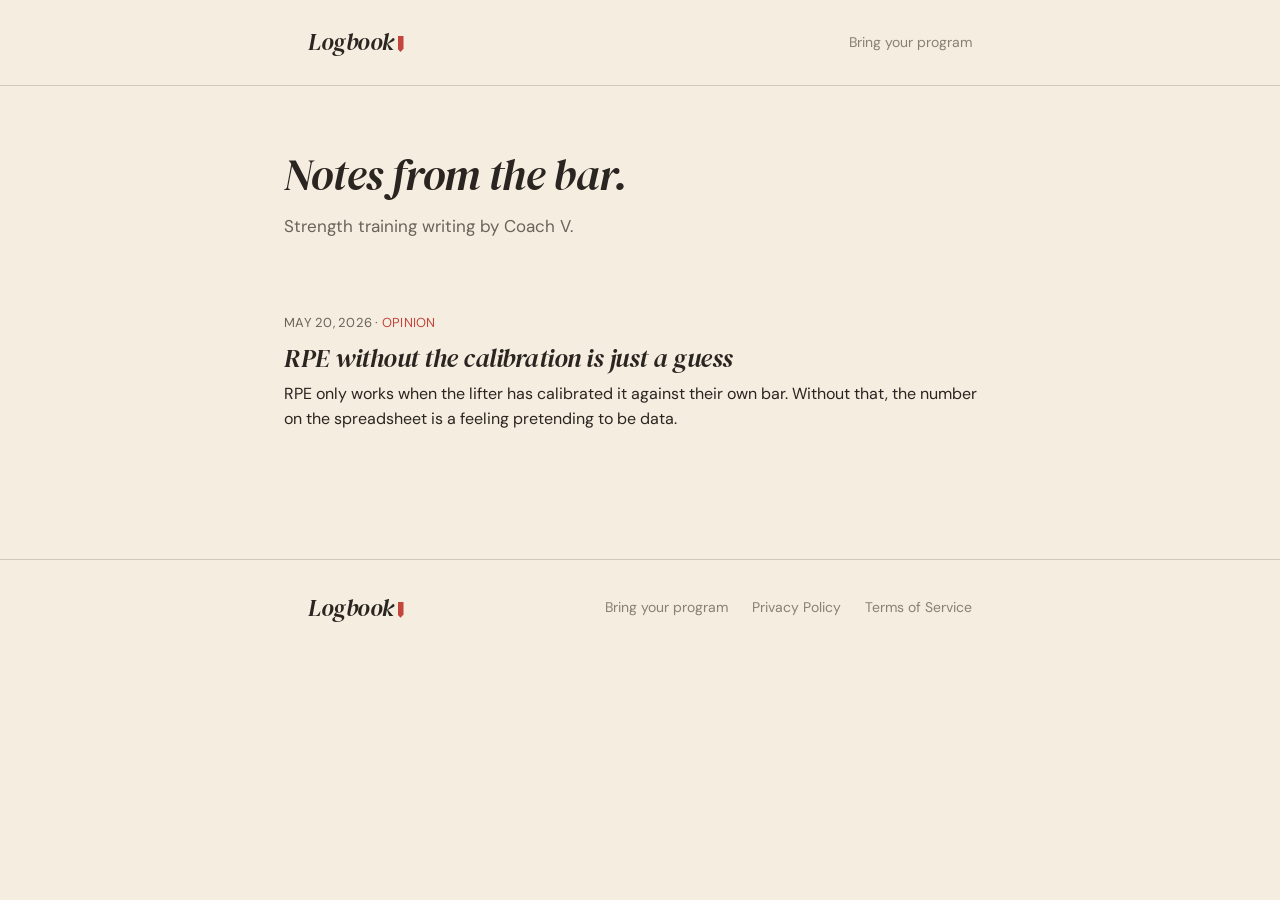
==== blog/index.html @ 1edfa2a0 "post: RPE without the calibration is just a guess Adds blog/rpe-without-calibration.html, blog/index" ====
<!DOCTYPE html>
<html lang="en">
<head>
<meta charset="UTF-8">
<meta name="viewport" content="width=device-width, initial-scale=1.0">
<title>Blog — Logbook</title>
<meta name="description" content="Strength training writing by Coach V. Programming, recovery, and the lifter's notebook.">

<meta property="og:title" content="Blog — Logbook">
<meta property="og:description" content="Strength training writing by Coach V.">
<meta property="og:type" content="website">
<meta property="og:url" content="https://uselogbook.app/blog/">
<meta property="og:image" content="https://uselogbook.app/screenshots/01-today.png">

<script src="../analytics.js"></script>

<link href="https://fonts.googleapis.com/css2?family=DM+Sans:wght@400;500;600&family=DM+Serif+Display:ital@0;1&display=swap" rel="stylesheet">
<link rel="stylesheet" href="../styles.css">

<style>
  .blog-wrap { max-width: 760px; margin: 0 auto; padding: 64px 24px 96px; }
  .blog-title { font-family: 'DM Serif Display', serif; font-style: italic; font-weight: 400; font-size: 44px; line-height: 1.15; letter-spacing: -1px; color: #2A2520; margin: 0 0 12px; }
  .blog-sub { font-family: 'DM Sans', sans-serif; color: #6b6357; font-size: 17px; margin: 0 0 48px; }
  .post-list { list-style: none; padding: 0; margin: 0; }
  .post-list li { padding: 24px 0; border-bottom: 1px solid #D0C8B8; }
  .post-list li:last-child { border-bottom: none; }
  .post-list a { text-decoration: none; color: inherit; display: block; }
  .post-list a:hover .post-card-title { color: #C4453C; }
  .post-card-meta { font-family: 'DM Sans', sans-serif; color: #6b6357; font-size: 13px; letter-spacing: 0.02em; text-transform: uppercase; margin-bottom: 8px; }
  .post-card-meta .shape { color: #C4453C; }
  .post-card-title { font-family: 'DM Serif Display', serif; font-style: italic; font-weight: 400; font-size: 26px; line-height: 1.25; letter-spacing: -0.5px; color: #2A2520; margin: 0 0 8px; }
  .post-card-desc { font-family: 'DM Sans', sans-serif; color: #2A2520; font-size: 16px; line-height: 1.55; margin: 0; }
  @media (max-width: 640px) {
    .blog-wrap { padding: 40px 20px 64px; }
    .blog-title { font-size: 34px; }
  }
</style>
</head>
<body>

<header class="topbar">
  <div class="container topbar-inner">
    <a href="../" class="wordmark-sm" aria-label="Logbook home">Logbook<span class="ribbon"></span></a>
    <nav class="topnav" aria-label="Primary">
      <a href="../bring-your-program.html">Bring your program</a>
    </nav>
  </div>
</header>

<main class="blog-wrap">
  <h1 class="blog-title">Notes from the bar.</h1>
  <p class="blog-sub">Strength training writing by Coach V.</p>

  <ul class="post-list">
    <li><a href="./rpe-without-calibration.html"><div class="post-card-meta"><time datetime="2026-05-20">May 20, 2026</time> · <span class="shape">opinion</span></div><h2 class="post-card-title">RPE without the calibration is just a guess</h2><p class="post-card-desc">RPE only works when the lifter has calibrated it against their own bar. Without that, the number on the spreadsheet is a feeling pretending to be data.</p></a></li>
  </ul>
</main>

<footer>
  <div class="container footer-inner">
    <a href="../" class="wordmark-sm">Logbook<span class="ribbon"></span></a>
    <div class="footer-links">
      <a href="../bring-your-program.html">Bring your program</a>
      <a href="../privacy.html">Privacy Policy</a>
      <a href="../terms.html">Terms of Service</a>
    </div>
  </div>
</footer>

</body>
</html>
---- styles.css ----
* { margin: 0; padding: 0; box-sizing: border-box; }

:root {
  --bg: #F4EDE0;
  --surface: #EAE2D4;
  --divider: #D0C8B8;
  --ink: #2A2520;
  --ink2: #8A8070;
  --ink3: #B5A998;
  --ribbon: #C4453C;
}

html {
  -webkit-font-smoothing: antialiased;
  -moz-osx-font-smoothing: grayscale;
}

body {
  font-family: 'DM Sans', -apple-system, BlinkMacSystemFont, sans-serif;
  background: var(--bg);
  color: var(--ink);
  line-height: 1.65;
  font-size: 16px;
}

.container {
  max-width: 720px;
  margin: 0 auto;
  padding: 0 28px;
}

/* Shared typography */
h1 {
  font-family: 'DM Serif Display', serif;
  font-style: italic;
  font-weight: 400;
  letter-spacing: -1.5px;
  line-height: 1.1;
  color: var(--ink);
}

h2 {
  font-family: 'DM Serif Display', serif;
  font-style: italic;
  font-size: 26px;
  font-weight: 400;
  letter-spacing: -0.5px;
  margin-bottom: 14px;
  color: var(--ink);
}

p {
  margin-bottom: 16px;
  color: var(--ink);
}

ul {
  margin-bottom: 16px;
  padding-left: 22px;
}

li {
  margin-bottom: 6px;
  color: var(--ink);
}

strong {
  font-weight: 600;
  color: var(--ink);
}

a {
  color: var(--ribbon);
  text-decoration: none;
  border-bottom: 1px solid transparent;
  transition: border-color 0.15s;
}

a:hover {
  border-bottom-color: var(--ribbon);
}

/* Wordmark */
.wordmark {
  font-family: 'DM Serif Display', serif;
  font-style: italic;
  font-size: 38px;
  color: var(--ink);
  text-decoration: none;
  letter-spacing: -1px;
  display: inline-block;
}

.wordmark .ribbon {
  display: inline-block;
  width: 8px;
  height: 22px;
  background: var(--ribbon);
  margin-left: 6px;
  vertical-align: -3px;
  clip-path: polygon(0 0, 100% 0, 100% 80%, 50% 100%, 0 80%);
}

.wordmark:hover {
  border-bottom: none;
}

.wordmark-sm {
  font-family: 'DM Serif Display', serif;
  font-style: italic;
  font-size: 24px;
  color: var(--ink);
  text-decoration: none;
  letter-spacing: -0.5px;
}

.wordmark-sm .ribbon {
  display: inline-block;
  width: 6px;
  height: 16px;
  background: var(--ribbon);
  margin-left: 4px;
  vertical-align: -2px;
  clip-path: polygon(0 0, 100% 0, 100% 80%, 50% 100%, 0 80%);
}

.wordmark-sm:hover {
  border-bottom: none;
}

/* Top navigation — shared across pages */
.topbar {
  border-bottom: 1px solid var(--divider);
  padding: 22px 0;
}

.topbar-inner {
  display: flex;
  align-items: center;
  justify-content: space-between;
  gap: 24px;
}

.topnav {
  display: flex;
  align-items: center;
  gap: 28px;
  font-size: 14px;
}

.topnav a {
  color: var(--ink2);
  text-decoration: none;
  border-bottom: none;
  transition: color 0.15s;
}

.topnav a:hover {
  color: var(--ink);
  border-bottom: none;
}

.topnav a.current {
  color: var(--ink);
}

.topnav .cta-sm {
  background: var(--ink);
  color: var(--bg);
  padding: 8px 16px;
  border-radius: 8px;
  font-weight: 500;
  font-size: 13px;
}

.topnav .cta-sm:hover {
  color: var(--bg);
  opacity: 0.85;
}

@media (max-width: 640px) {
  .topnav { gap: 16px; font-size: 13px; }
  .topnav .nav-secondary { display: none; }
}

/* CTA button — ink on cream, matching app's "Start session" */
.cta {
  display: inline-block;
  padding: 16px 36px;
  background: var(--ink);
  color: var(--bg);
  font-size: 16px;
  font-weight: 500;
  border-radius: 10px;
  border-bottom: none;
  transition: opacity 0.15s;
}

.cta:hover {
  opacity: 0.85;
  border-bottom: none;
}

/* ——————————————————————————
   Landing page sections
   —————————————————————————— */

/* Hero — split layout */
.hero {
  padding: 72px 0 80px;
}

.hero-split {
  max-width: 960px;
  display: flex;
  align-items: center;
  gap: 64px;
}

.hero-left {
  flex: 1;
  min-width: 0;
}

.hero-left h1 {
  font-size: 48px;
  margin-bottom: 16px;
}

.hero-sub {
  font-size: 17px;
  color: var(--ink2);
  margin-bottom: 32px;
}

.hero-note {
  font-size: 14px;
  color: var(--ink3);
  margin-top: 16px;
  margin-bottom: 0;
}

/* Card carousel */
.hero-right {
  flex: 1;
  min-width: 0;
}

.carousel-label {
  font-size: 13px;
  font-weight: 600;
  color: var(--ink3);
  text-transform: uppercase;
  letter-spacing: 1px;
  margin-bottom: 16px;
}

.card-carousel {
  position: relative;
  min-height: 220px;
}

.carousel-card {
  position: absolute;
  top: 0;
  left: 0;
  right: 0;
  background: var(--surface);
  border: 1px solid var(--divider);
  border-radius: 10px;
  padding: 28px;
  opacity: 0;
  transform: translateY(8px);
  transition: opacity 0.4s ease, transform 0.4s ease;
  pointer-events: none;
}

.carousel-card.active {
  opacity: 1;
  transform: translateY(0);
  pointer-events: auto;
}

.carousel-dots {
  display: flex;
  gap: 8px;
  margin-top: 20px;
}

.dot {
  width: 8px;
  height: 8px;
  border-radius: 50%;
  border: none;
  background: var(--divider);
  cursor: pointer;
  padding: 0;
  transition: background 0.2s;
}

.dot.active {
  background: var(--ink);
}

/* Pain quote & solution (inside carousel cards) */
.pain-quote {
  font-family: 'DM Serif Display', serif;
  font-style: italic;
  font-size: 18px;
  line-height: 1.45;
  color: var(--ink2);
  margin: 0 0 16px;
  padding: 0;
  border: none;
}

.pain-quote cite {
  display: block;
  font-family: 'DM Sans', sans-serif;
  font-style: normal;
  font-size: 12px;
  color: var(--ink3);
  margin-top: 6px;
}

.solution {
  font-size: 15px;
  font-weight: 500;
  color: var(--ink);
  margin: 0;
  padding-left: 14px;
  border-left: 3px solid var(--ribbon);
}

/* Notebook sentiment */
.sentiment {
  padding: 80px 0;
  border-top: 1px solid var(--divider);
  text-align: center;
}

.sentiment-quotes {
  display: flex;
  flex-wrap: wrap;
  justify-content: center;
  gap: 12px 28px;
  margin-bottom: 24px;
}

.sentiment-quotes p {
  font-family: 'DM Serif Display', serif;
  font-style: italic;
  font-size: 18px;
  color: var(--ink);
  margin: 0;
  padding: 10px 20px;
  background: var(--surface);
  border-radius: 6px;
}

.sentiment-caption {
  font-size: 15px;
  color: var(--ink3);
  margin: 0;
}

/* Features — carousel split */
.features {
  padding: 80px 0;
  border-top: 1px solid var(--divider);
}

.features-split {
  max-width: 960px;
  display: flex;
  align-items: center;
  gap: 64px;
}

.features-left {
  flex: 1;
  min-width: 0;
  position: relative;
  min-height: 180px;
}

.feature-slide {
  position: absolute;
  top: 0;
  left: 0;
  right: 0;
  opacity: 0;
  transform: translateY(8px);
  transition: opacity 0.4s ease, transform 0.4s ease;
  pointer-events: none;
}

.feature-slide.active {
  opacity: 1;
  transform: translateY(0);
  pointer-events: auto;
  position: relative;
}

.feature-slide h2 {
  font-size: 32px;
  margin-bottom: 12px;
}

.feature-slide p {
  font-size: 16px;
  color: var(--ink2);
  line-height: 1.6;
  margin-bottom: 0;
}

.features-dots {
  margin-top: 28px;
}

.features-right {
  flex-shrink: 0;
  position: relative;
  width: 280px;
  min-height: 560px;
}

.feature-phone {
  position: absolute;
  top: 0;
  left: 0;
  right: 0;
  opacity: 0;
  transform: translateY(8px);
  transition: opacity 0.4s ease, transform 0.4s ease;
  pointer-events: none;
}

.feature-phone.active {
  opacity: 1;
  transform: translateY(0);
  pointer-events: auto;
}

.feature-phone img {
  width: 100%;
  height: auto;
  border-radius: 12px;
}

/* Final CTA */
.final-cta {
  padding: 80px 0;
  border-top: 1px solid var(--divider);
  text-align: center;
}

.final-cta h2 {
  font-size: 36px;
  margin-bottom: 12px;
}

.final-cta p {
  font-size: 17px;
  color: var(--ink2);
  margin-bottom: 32px;
}

/* Footer */
footer {
  border-top: 1px solid var(--divider);
  padding: 28px 0 40px;
}

.footer-inner {
  display: flex;
  align-items: center;
  justify-content: space-between;
}

.footer-links {
  display: flex;
  gap: 24px;
  font-size: 14px;
}

footer a {
  color: var(--ink2);
  border-bottom: none;
}

footer a:hover {
  color: var(--ink);
}

/* ——————————————————————————
   Feature inline link
   —————————————————————————— */

.feature-link {
  margin-top: 14px;
  font-size: 14px;
}

.feature-link a {
  color: var(--ink);
  border-bottom: 1px solid var(--divider);
  padding-bottom: 1px;
  text-decoration: none;
  transition: border-color .15s, color .15s;
}

.feature-link a:hover {
  color: var(--ribbon);
  border-bottom-color: var(--ribbon);
}

/* ——————————————————————————
   FAQ
   —————————————————————————— */

.faq {
  padding: 80px 0 40px;
  border-top: 1px solid var(--divider);
}

.faq-eyebrow {
  font-size: 11px;
  font-weight: 500;
  letter-spacing: 0.10em;
  text-transform: uppercase;
  color: var(--ink3);
  margin-bottom: 14px;
}

.faq-title {
  font-size: 36px;
  margin-bottom: 36px;
}

.faq-item {
  border-top: 1px solid var(--divider);
  padding: 18px 0;
}

.faq-item:last-of-type {
  border-bottom: 1px solid var(--divider);
}

.faq-item summary {
  list-style: none;
  cursor: pointer;
  font-family: 'DM Sans', sans-serif;
  font-weight: 500;
  font-size: 17px;
  color: var(--ink);
  display: flex;
  justify-content: space-between;
  align-items: center;
  gap: 16px;
  padding-right: 4px;
}

.faq-item summary::-webkit-details-marker { display: none; }

.faq-item summary::after {
  content: "+";
  font-family: 'DM Serif Display', serif;
  font-style: italic;
  font-size: 24px;
  color: var(--ribbon);
  line-height: 1;
  transition: transform .2s ease;
  flex-shrink: 0;
}

.faq-item[open] summary::after {
  content: "\2013";
}

.faq-item summary:hover {
  color: var(--ribbon);
}

.faq-body {
  padding-top: 14px;
  color: var(--ink2);
  font-size: 15.5px;
  line-height: 1.65;
}

.faq-body p {
  color: var(--ink2);
  margin-bottom: 10px;
}

.faq-body p:last-child { margin-bottom: 0; }

.faq-body a {
  color: var(--ink);
  border-bottom: 1px solid var(--divider);
  padding-bottom: 1px;
  text-decoration: none;
  transition: border-color .15s, color .15s;
}

.faq-body a:hover {
  color: var(--ribbon);
  border-bottom-color: var(--ribbon);
}

.faq-body code {
  font-family: 'DM Sans', sans-serif;
  font-weight: 500;
  background: var(--surface);
  border: 1px solid var(--divider);
  border-radius: 4px;
  padding: 1px 6px;
  font-size: 0.92em;
  color: var(--ink);
}

/* ——————————————————————————
   Legal pages (privacy, terms)
   —————————————————————————— */

.legal-page .container {
  padding: 80px 28px 100px;
}

.legal-page header {
  margin-bottom: 56px;
  padding-bottom: 28px;
  border-bottom: 1px solid var(--divider);
}

.legal-page h1 {
  font-size: 44px;
  margin-bottom: 12px;
}

.legal-page h2 {
  margin-top: 40px;
}

.legal-page h2:first-of-type {
  margin-top: 0;
}

.updated {
  font-size: 13px;
  color: var(--ink3);
  letter-spacing: 0.4px;
  text-transform: uppercase;
  margin-bottom: 48px;
}

.tagline {
  font-size: 13px;
  color: var(--ink2);
  letter-spacing: 0.5px;
  margin-top: 4px;
}

/* ——————————————————————————
   Responsive
   —————————————————————————— */

@media (max-width: 768px) {
  .hero-split,
  .features-split {
    flex-direction: column;
    gap: 48px;
    text-align: center;
  }

  .hero-left h1 { font-size: 40px; }
  .hero-sub { margin-left: auto; margin-right: auto; max-width: 400px; }
  .carousel-label { text-align: center; }
  .carousel-dots { justify-content: center; }
  .features-dots { justify-content: center; }

  .features-right {
    width: 240px;
    min-height: 480px;
  }
}

@media (max-width: 600px) {
  .hero { padding: 72px 0 60px; }
  .hero-left h1 { font-size: 36px; }

  .sentiment, .features, .final-cta { padding: 60px 0; }
  .final-cta h2 { font-size: 28px; }

  .feature-text h2 { font-size: 26px; }
  .feature-row { margin-bottom: 60px; }

  .sentiment-quotes { gap: 8px 16px; }
  .sentiment-quotes p { font-size: 16px; padding: 8px 14px; }

  .footer-inner {
    flex-direction: column;
    gap: 16px;
    text-align: center;
  }

  .legal-page .container { padding: 60px 22px 80px; }
  .legal-page h1 { font-size: 36px; }
  .legal-page h2 { font-size: 22px; }
}
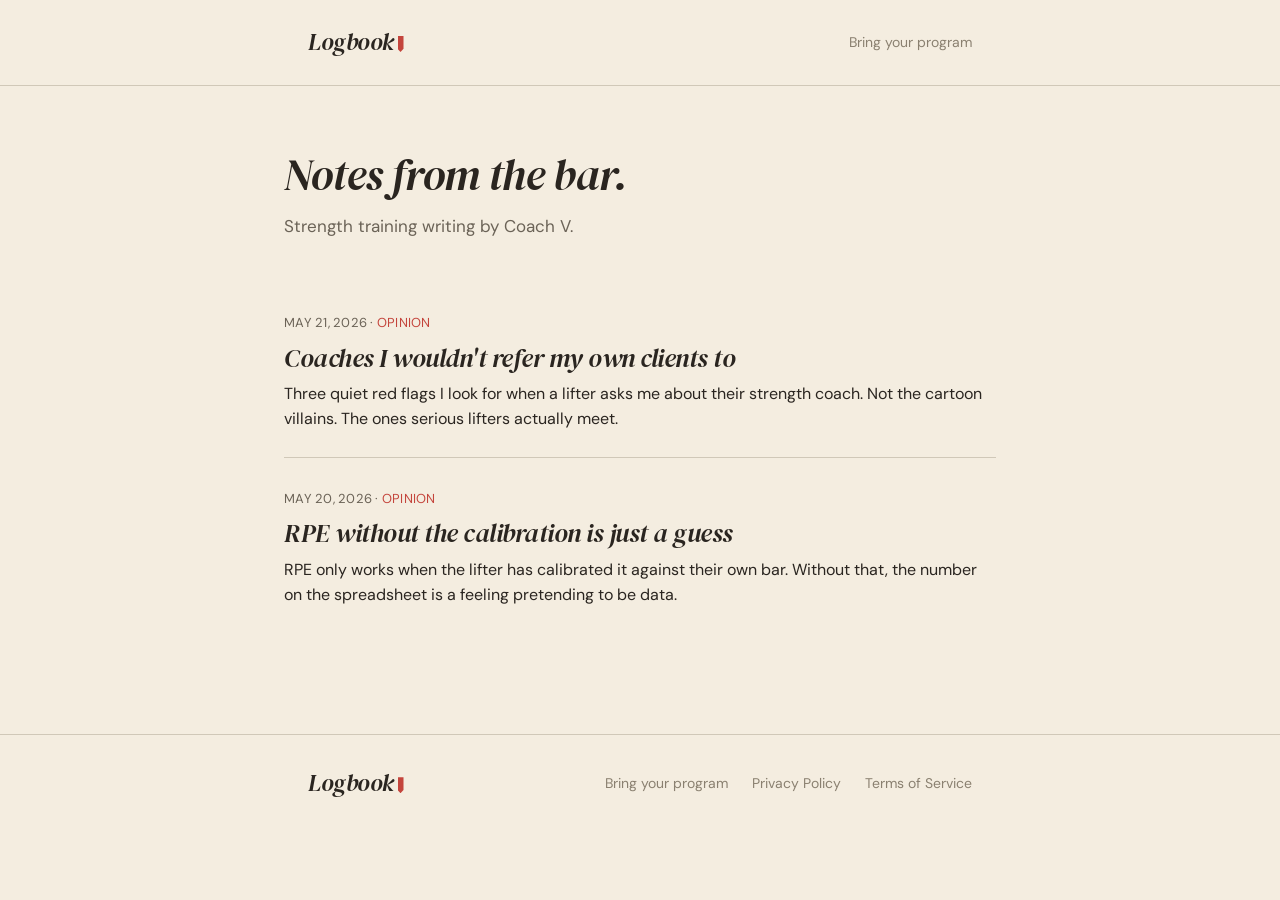
==== commit a8bf9c73: "post: Coaches I wouldn't refer my own clients to Adds coaches-i-wouldnt-refer.html, refreshes blog i" ====
--- a/blog/index.html
+++ b/blog/index.html
@@ -52,6 +52,7 @@
   <p class="blog-sub">Strength training writing by Coach V.</p>
 
   <ul class="post-list">
+    <li><a href="./coaches-i-wouldnt-refer.html"><div class="post-card-meta"><time datetime="2026-05-21">May 21, 2026</time> · <span class="shape">opinion</span></div><h2 class="post-card-title">Coaches I wouldn&#x27;t refer my own clients to</h2><p class="post-card-desc">Three quiet red flags I look for when a lifter asks me about their strength coach. Not the cartoon villains. The ones serious lifters actually meet.</p></a></li>
     <li><a href="./rpe-without-calibration.html"><div class="post-card-meta"><time datetime="2026-05-20">May 20, 2026</time> · <span class="shape">opinion</span></div><h2 class="post-card-title">RPE without the calibration is just a guess</h2><p class="post-card-desc">RPE only works when the lifter has calibrated it against their own bar. Without that, the number on the spreadsheet is a feeling pretending to be data.</p></a></li>
   </ul>
 </main>
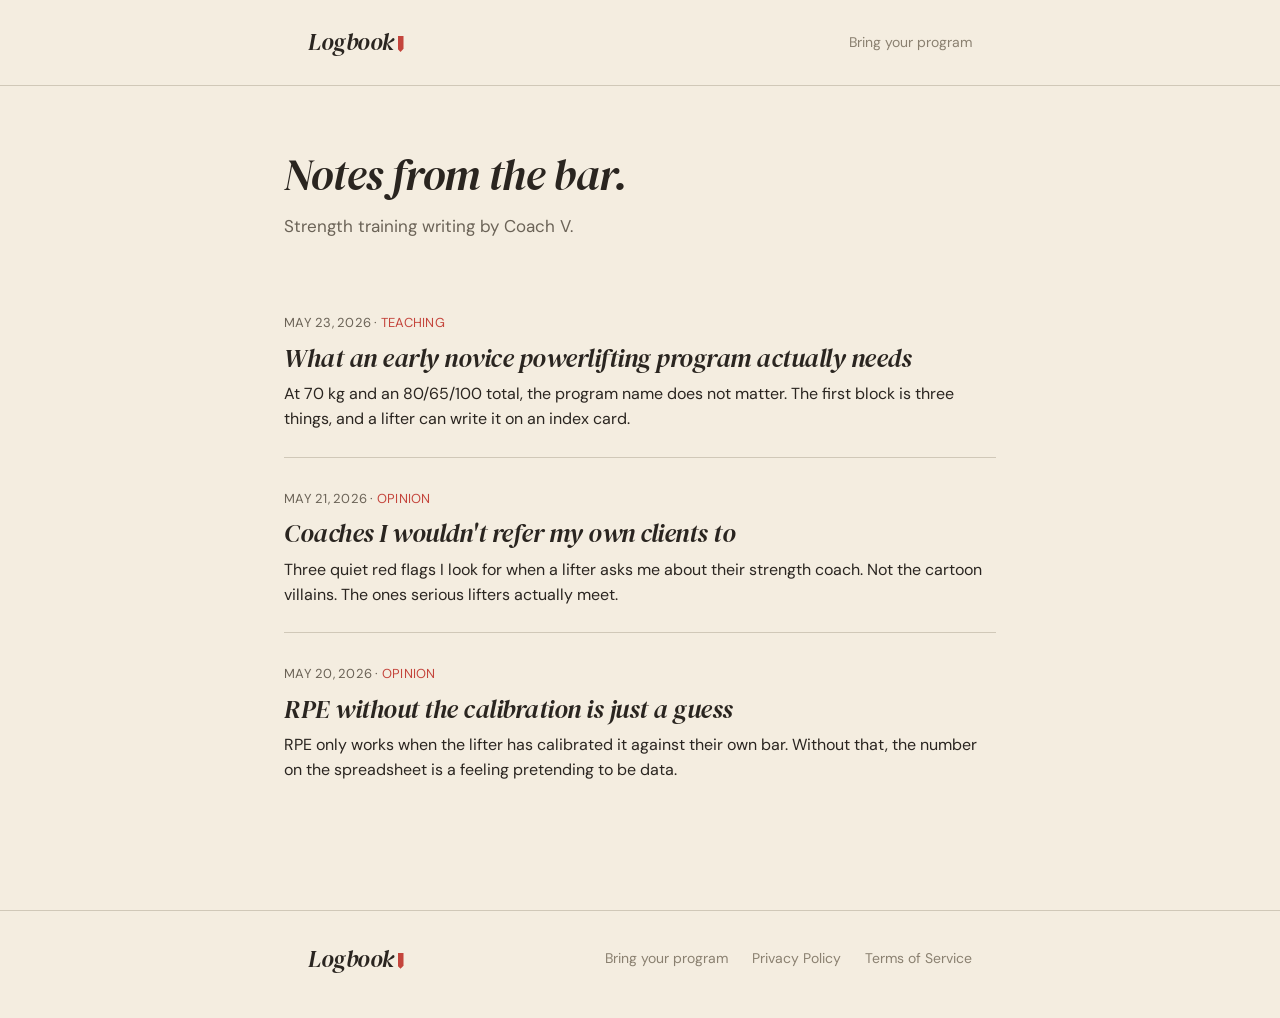
==== commit 8d1d287a: "post: What an early novice powerlifting program actually needs Adds novice-powerlifting-program.html" ====
--- a/blog/index.html
+++ b/blog/index.html
@@ -52,6 +52,7 @@
   <p class="blog-sub">Strength training writing by Coach V.</p>
 
   <ul class="post-list">
+    <li><a href="./novice-powerlifting-program.html"><div class="post-card-meta"><time datetime="2026-05-23">May 23, 2026</time> · <span class="shape">teaching</span></div><h2 class="post-card-title">What an early novice powerlifting program actually needs</h2><p class="post-card-desc">At 70 kg and an 80/65/100 total, the program name does not matter. The first block is three things, and a lifter can write it on an index card.</p></a></li>
     <li><a href="./coaches-i-wouldnt-refer.html"><div class="post-card-meta"><time datetime="2026-05-21">May 21, 2026</time> · <span class="shape">opinion</span></div><h2 class="post-card-title">Coaches I wouldn&#x27;t refer my own clients to</h2><p class="post-card-desc">Three quiet red flags I look for when a lifter asks me about their strength coach. Not the cartoon villains. The ones serious lifters actually meet.</p></a></li>
     <li><a href="./rpe-without-calibration.html"><div class="post-card-meta"><time datetime="2026-05-20">May 20, 2026</time> · <span class="shape">opinion</span></div><h2 class="post-card-title">RPE without the calibration is just a guess</h2><p class="post-card-desc">RPE only works when the lifter has calibrated it against their own bar. Without that, the number on the spreadsheet is a feeling pretending to be data.</p></a></li>
   </ul>
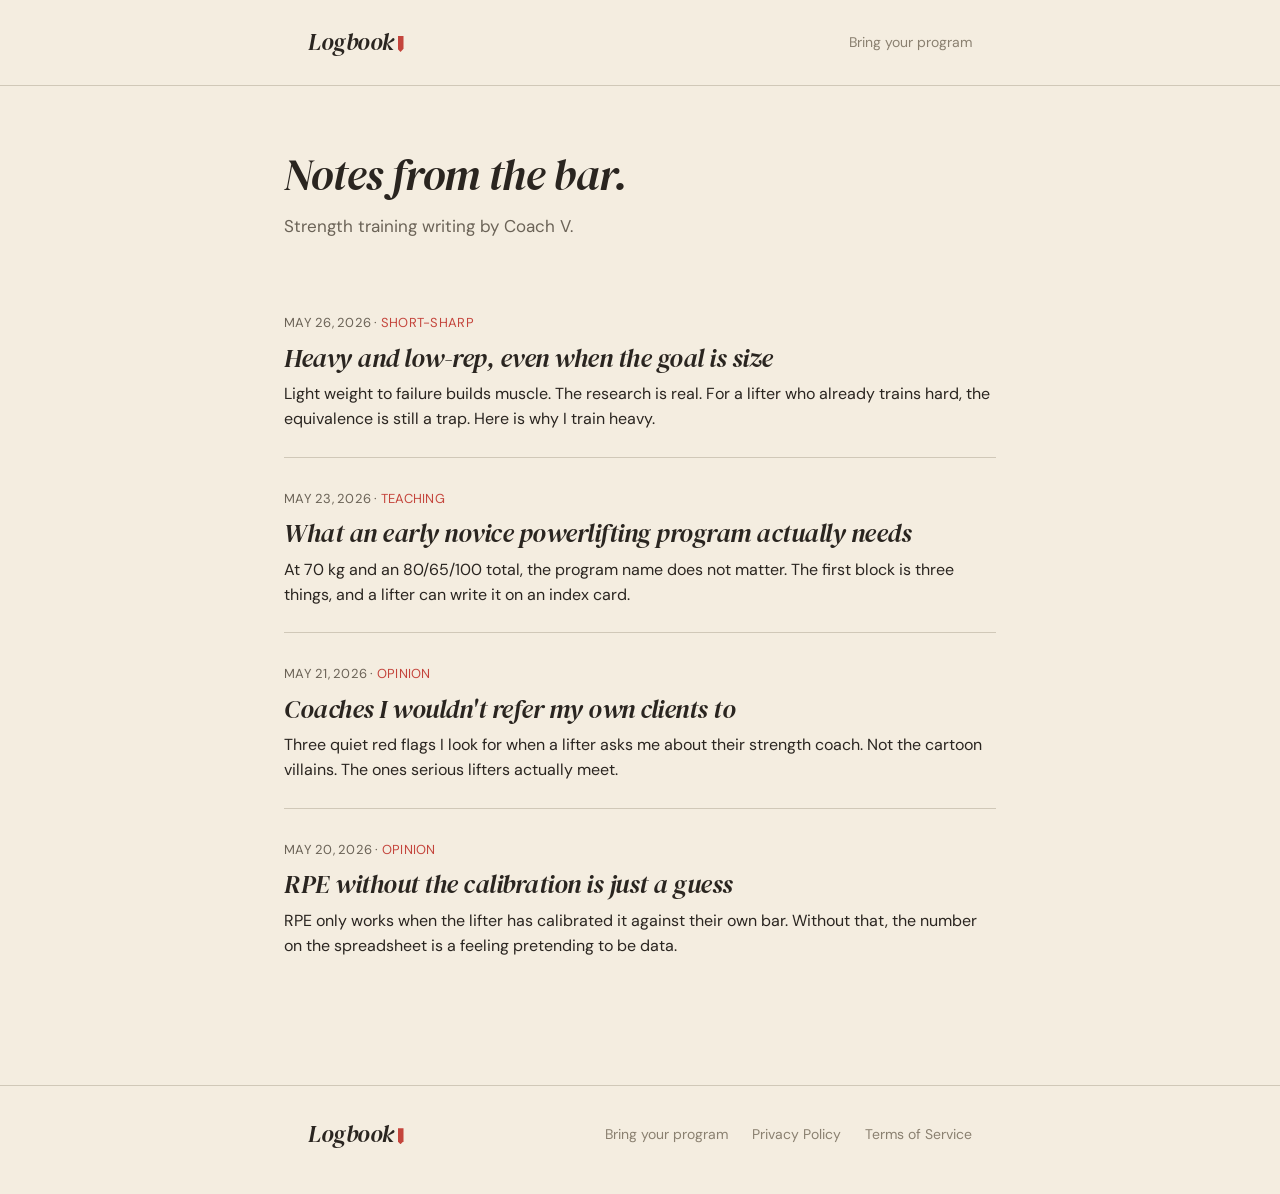
==== commit 2cfc38bc: "post: Heavy and low-rep, even when the goal is size Adds heavy-vs-light-weight.html, refreshes blog " ====
--- a/blog/index.html
+++ b/blog/index.html
@@ -52,6 +52,7 @@
   <p class="blog-sub">Strength training writing by Coach V.</p>
 
   <ul class="post-list">
+    <li><a href="./heavy-vs-light-weight.html"><div class="post-card-meta"><time datetime="2026-05-26">May 26, 2026</time> · <span class="shape">short-sharp</span></div><h2 class="post-card-title">Heavy and low-rep, even when the goal is size</h2><p class="post-card-desc">Light weight to failure builds muscle. The research is real. For a lifter who already trains hard, the equivalence is still a trap. Here is why I train heavy.</p></a></li>
     <li><a href="./novice-powerlifting-program.html"><div class="post-card-meta"><time datetime="2026-05-23">May 23, 2026</time> · <span class="shape">teaching</span></div><h2 class="post-card-title">What an early novice powerlifting program actually needs</h2><p class="post-card-desc">At 70 kg and an 80/65/100 total, the program name does not matter. The first block is three things, and a lifter can write it on an index card.</p></a></li>
     <li><a href="./coaches-i-wouldnt-refer.html"><div class="post-card-meta"><time datetime="2026-05-21">May 21, 2026</time> · <span class="shape">opinion</span></div><h2 class="post-card-title">Coaches I wouldn&#x27;t refer my own clients to</h2><p class="post-card-desc">Three quiet red flags I look for when a lifter asks me about their strength coach. Not the cartoon villains. The ones serious lifters actually meet.</p></a></li>
     <li><a href="./rpe-without-calibration.html"><div class="post-card-meta"><time datetime="2026-05-20">May 20, 2026</time> · <span class="shape">opinion</span></div><h2 class="post-card-title">RPE without the calibration is just a guess</h2><p class="post-card-desc">RPE only works when the lifter has calibrated it against their own bar. Without that, the number on the spreadsheet is a feeling pretending to be data.</p></a></li>
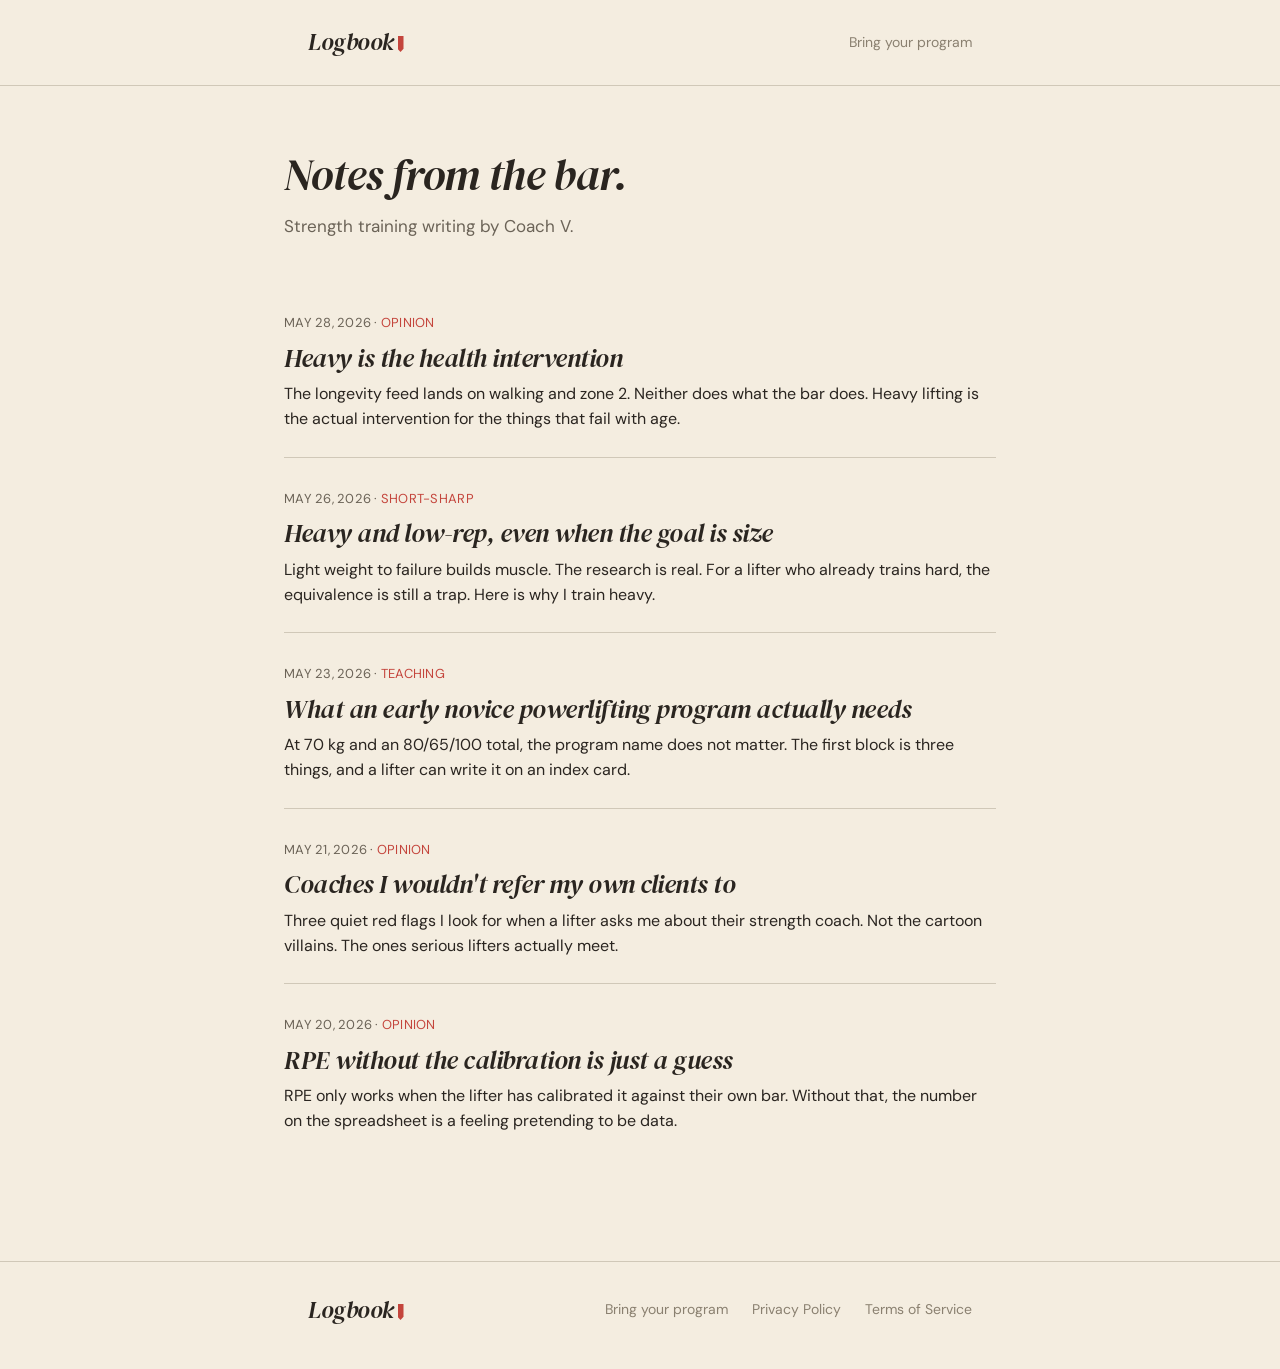
==== commit 1ef0fdd0: "post: Heavy is the health intervention Adds heavy-is-the-health-intervention.html, refreshes blog in" ====
--- a/blog/index.html
+++ b/blog/index.html
@@ -52,6 +52,7 @@
   <p class="blog-sub">Strength training writing by Coach V.</p>
 
   <ul class="post-list">
+    <li><a href="./heavy-is-the-health-intervention.html"><div class="post-card-meta"><time datetime="2026-05-28">May 28, 2026</time> · <span class="shape">opinion</span></div><h2 class="post-card-title">Heavy is the health intervention</h2><p class="post-card-desc">The longevity feed lands on walking and zone 2. Neither does what the bar does. Heavy lifting is the actual intervention for the things that fail with age.</p></a></li>
     <li><a href="./heavy-vs-light-weight.html"><div class="post-card-meta"><time datetime="2026-05-26">May 26, 2026</time> · <span class="shape">short-sharp</span></div><h2 class="post-card-title">Heavy and low-rep, even when the goal is size</h2><p class="post-card-desc">Light weight to failure builds muscle. The research is real. For a lifter who already trains hard, the equivalence is still a trap. Here is why I train heavy.</p></a></li>
     <li><a href="./novice-powerlifting-program.html"><div class="post-card-meta"><time datetime="2026-05-23">May 23, 2026</time> · <span class="shape">teaching</span></div><h2 class="post-card-title">What an early novice powerlifting program actually needs</h2><p class="post-card-desc">At 70 kg and an 80/65/100 total, the program name does not matter. The first block is three things, and a lifter can write it on an index card.</p></a></li>
     <li><a href="./coaches-i-wouldnt-refer.html"><div class="post-card-meta"><time datetime="2026-05-21">May 21, 2026</time> · <span class="shape">opinion</span></div><h2 class="post-card-title">Coaches I wouldn&#x27;t refer my own clients to</h2><p class="post-card-desc">Three quiet red flags I look for when a lifter asks me about their strength coach. Not the cartoon villains. The ones serious lifters actually meet.</p></a></li>
